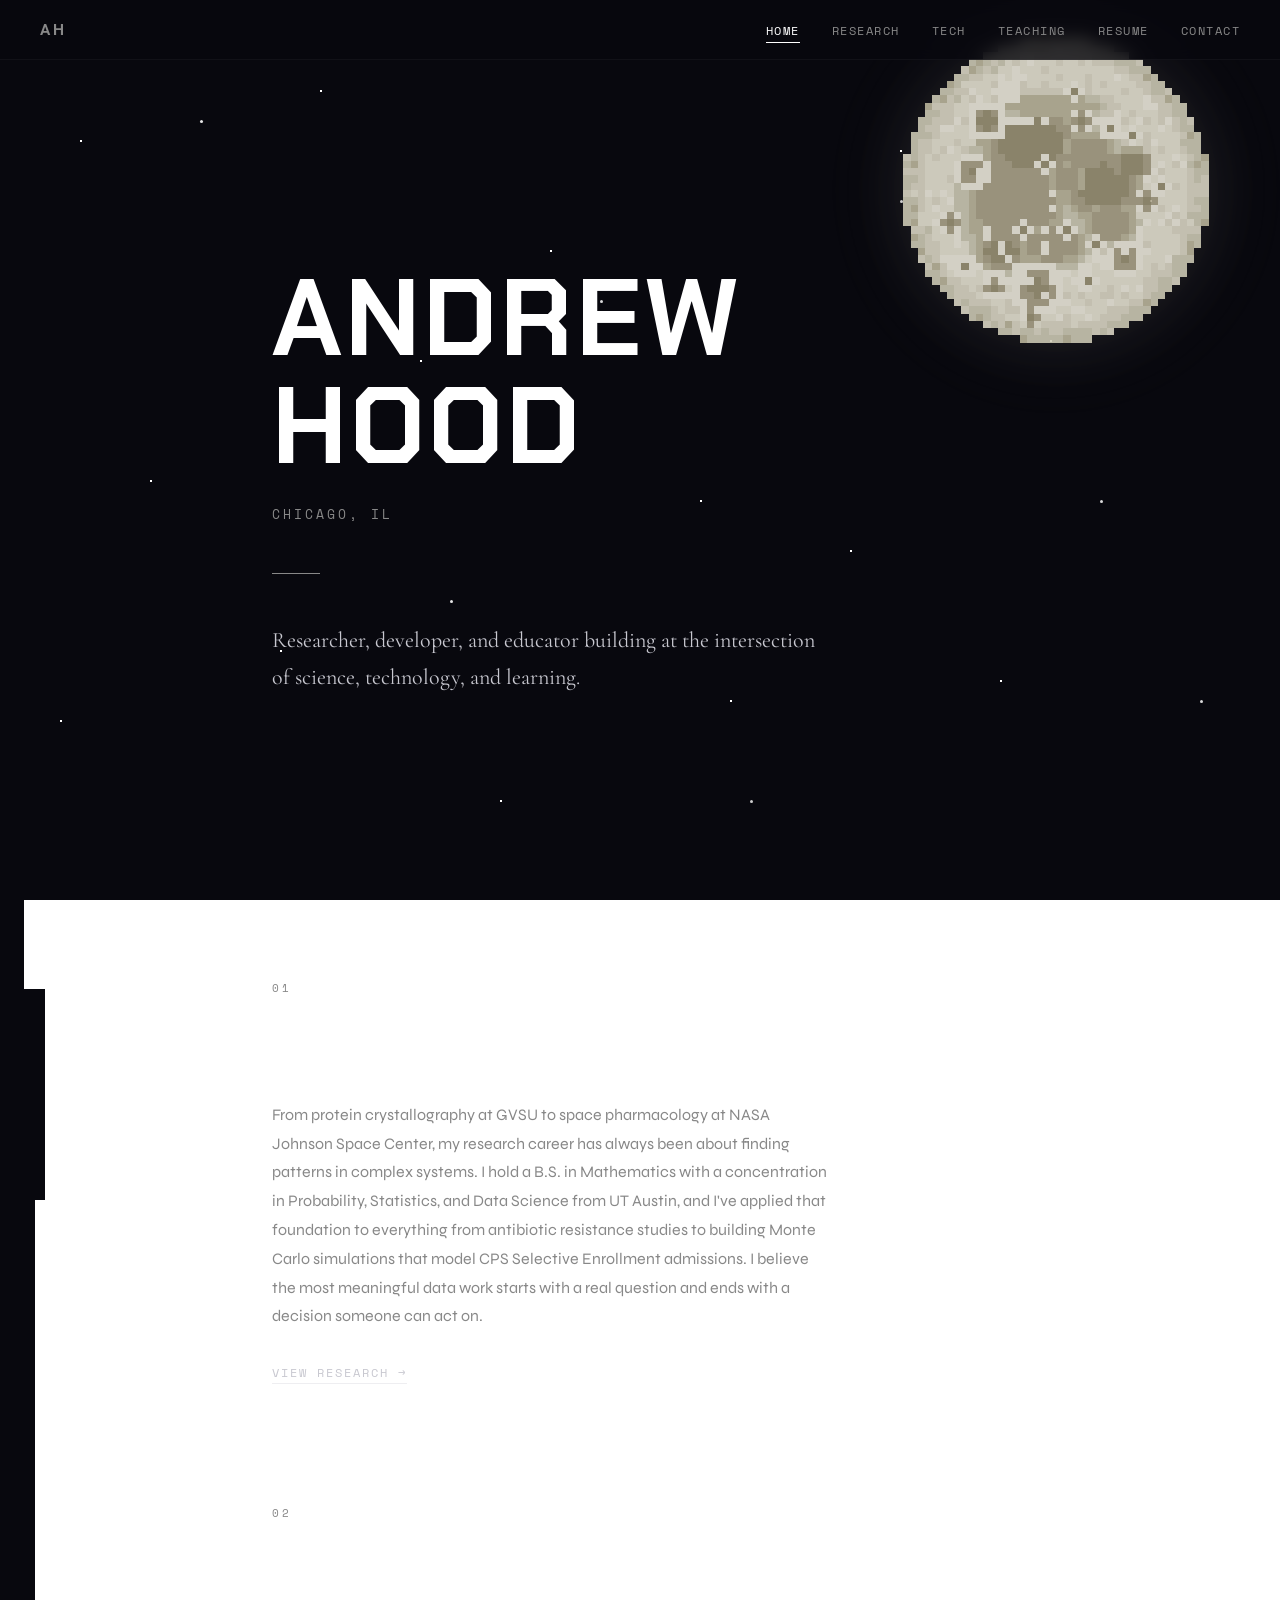
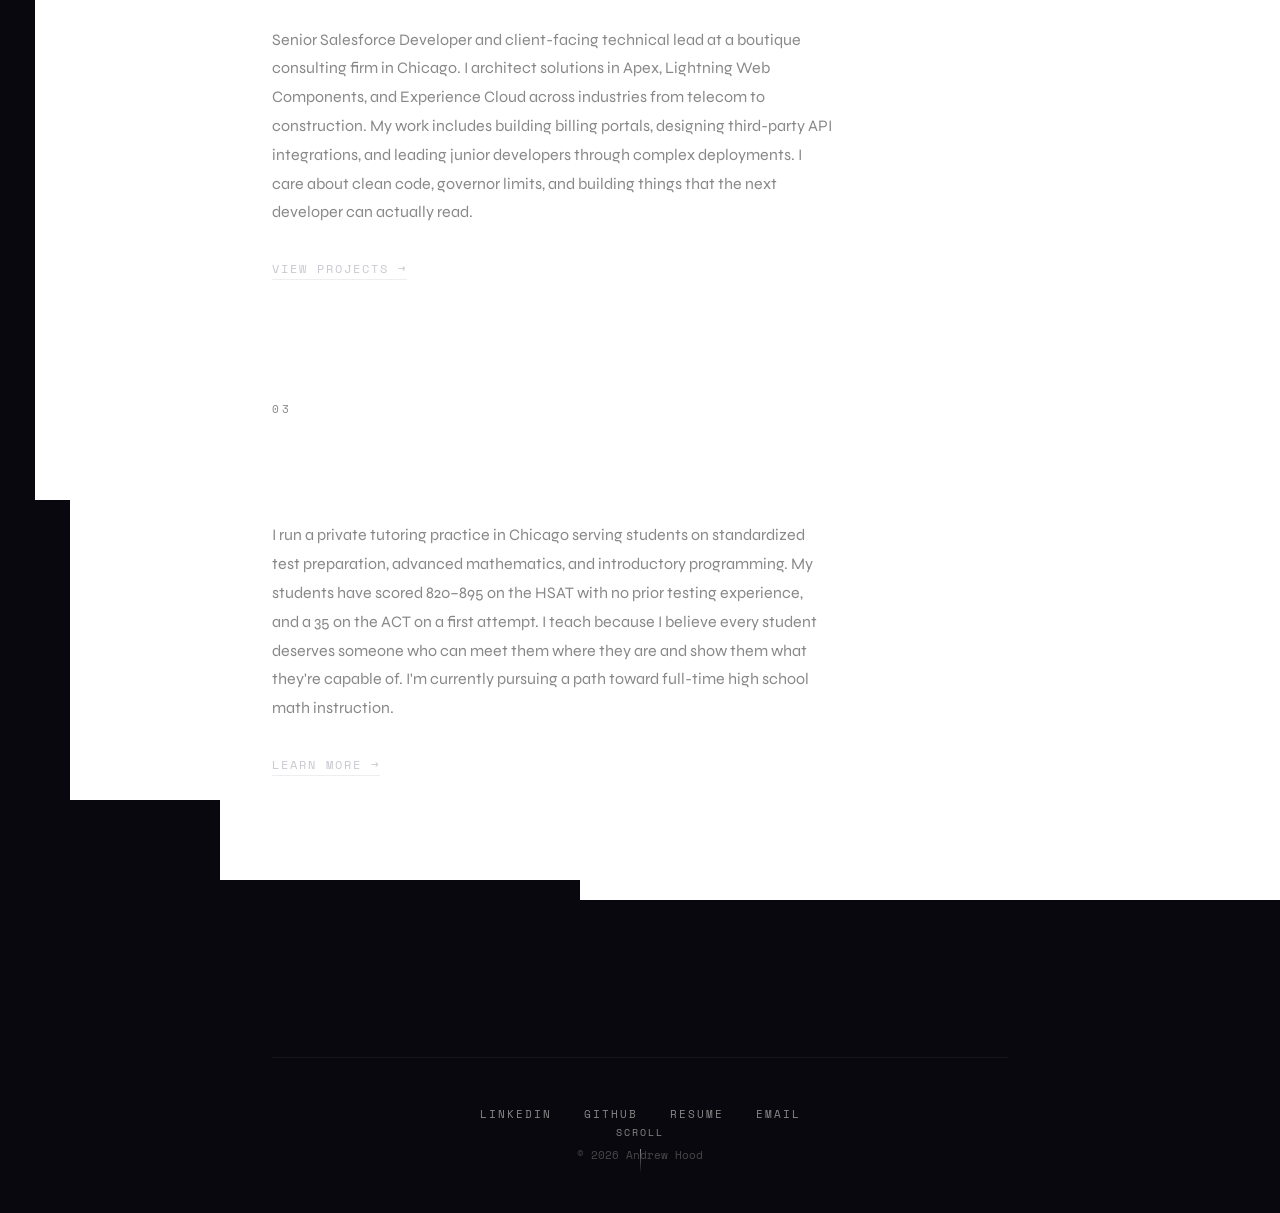
==== index.html @ ebbebe77 "Initial portfolio site with 6 pages: home, research, tech, teaching, resume, contact Pure CSS dark s" ====
<!DOCTYPE html>
<html lang="en">
<head>
<meta charset="UTF-8">
<meta name="viewport" content="width=device-width, initial-scale=1.0">
<title>Andrew Hood</title>
<link rel="preconnect" href="https://fonts.googleapis.com">
<link href="https://fonts.googleapis.com/css2?family=Chakra+Petch:wght@600;700&family=Cormorant+Garamond:ital,wght@0,400;0,600;0,700;1,400&family=Syne:wght@400;600&family=Space+Mono&display=swap" rel="stylesheet">
<link rel="stylesheet" href="/css/global.css">
<link rel="stylesheet" href="/css/home.css">
</head>
<body>

<div class="stars"></div>
<div class="stars-medium"></div>
<div class="stars-large"></div>

<div class="shooting-star"></div>
<div class="shooting-star"></div>
<div class="shooting-star"></div>

<div class="moon-container" id="moon">
  <svg id="moonSvg" xmlns="http://www.w3.org/2000/svg" shape-rendering="crispEdges"></svg>
</div>

<nav class="navbar">
  <a href="/" class="nav-logo">AH</a>
  <ul class="nav-links">
    <li><a href="/" class="active">Home</a></li>
    <li><a href="/research/">Research</a></li>
    <li><a href="/tech/">Tech</a></li>
    <li><a href="/teaching/">Teaching</a></li>
    <li><a href="/resume/">Resume</a></li>
    <li><a href="/contact/">Contact</a></li>
  </ul>
  <button class="hamburger" id="hamburger" aria-label="Menu">
    <span></span><span></span><span></span>
  </button>
</nav>

<div class="mobile-menu" id="mobileMenu">
  <a href="/" class="active">Home</a>
  <a href="/research/">Research</a>
  <a href="/tech/">Tech</a>
  <a href="/teaching/">Teaching</a>
  <a href="/resume/">Resume</a>
  <a href="/contact/">Contact</a>
</div>

<main class="content">

  <section class="hero">
    <h1 class="hero-name">Andrew<br>Hood</h1>
    <p class="hero-tagline">Chicago, IL</p>
    <div class="hero-divider"></div>
    <p class="hero-intro">
      Researcher, developer, and educator building at the intersection of science, technology, and learning.
    </p>
    <div class="scroll-indicator">
      <span>Scroll</span>
      <div class="arrow"></div>
    </div>
  </section>

  <section class="roles">

    <div class="role">
      <p class="role-label">01</p>
      <h2 class="role-title">Data Scientist</h2>
      <p class="role-description">
        From protein crystallography at GVSU to space pharmacology at NASA Johnson Space Center,
        my research career has always been about finding patterns in complex systems. I hold a
        B.S. in Mathematics with a concentration in Probability, Statistics, and Data Science
        from UT Austin, and I've applied that foundation to everything from antibiotic resistance
        studies to building Monte Carlo simulations that model CPS Selective Enrollment admissions.
        I believe the most meaningful data work starts with a real question and ends with a
        decision someone can act on.
      </p>
      <a href="/research/" class="role-link">View Research &rarr;</a>
    </div>

    <div class="role">
      <p class="role-label">02</p>
      <h2 class="role-title">Salesforce Developer</h2>
      <p class="role-description">
        Senior Salesforce Developer and client-facing technical lead at a boutique consulting
        firm in Chicago. I architect solutions in Apex, Lightning Web Components, and Experience
        Cloud across industries from telecom to construction. My work includes building billing
        portals, designing third-party API integrations, and leading junior developers through
        complex deployments. I care about clean code, governor limits, and building things that
        the next developer can actually read.
      </p>
      <a href="/tech/" class="role-link">View Projects &rarr;</a>
    </div>

    <div class="role">
      <p class="role-label">03</p>
      <h2 class="role-title">Math Educator</h2>
      <p class="role-description">
        I run a private tutoring practice in Chicago serving students on standardized test
        preparation, advanced mathematics, and introductory programming. My students have scored
        820&ndash;895 on the HSAT with no prior testing experience, and a 35 on the ACT on a first
        attempt. I teach because I believe every student deserves someone who can meet them
        where they are and show them what they're capable of. I'm currently pursuing a path
        toward full-time high school math instruction.
      </p>
      <a href="/teaching/" class="role-link">Learn More &rarr;</a>
    </div>

  </section>

  <footer class="footer">
    <div class="footer-links">
      <a href="https://linkedin.com/in/adhood" target="_blank" rel="noopener">LinkedIn</a>
      <a href="https://github.com/andrewdhood" target="_blank" rel="noopener">GitHub</a>
      <a href="/resume/">Resume</a>
      <a href="mailto:andrewdavidhood@gmail.com">Email</a>
    </div>
    <p class="footer-copy">&copy; 2026 Andrew Hood</p>
  </footer>

</main>

<!-- Procedural Pixel Art Moon -->
<script>
(function generateMoon() {
  var SIZE = 44;
  var svg = document.getElementById('moonSvg');
  svg.setAttribute('viewBox', '0 0 ' + SIZE + ' ' + SIZE);

  var center = SIZE / 2;
  var radius = SIZE / 2 - 1;

  var palette = [
    'transparent',
    '#faf6ea', '#f0ece0', '#e8e4d4', '#ddd9c8',
    '#d0ccb8', '#bfb9a0', '#ada68c', '#9c9578', '#8a8468',
  ];

  var seed = 42;
  function rand() {
    seed = (seed * 16807) % 2147483647;
    return (seed - 1) / 2147483646;
  }

  var grid = [];
  for (var y = 0; y < SIZE; y++) {
    grid[y] = [];
    for (var x = 0; x < SIZE; x++) {
      var dx = x - center + 0.5;
      var dy = y - center + 0.5;
      var dist = Math.sqrt(dx * dx + dy * dy);
      if (dist <= radius) {
        var noise = rand();
        grid[y][x] = noise < 0.12 ? 2 : noise < 0.28 ? 4 : 3;
      } else {
        grid[y][x] = 0;
      }
    }
  }

  var maria = [
    { cx: center - 6,  cy: center + 1,  rx: 7,  ry: 9,  depth: 6 },
    { cx: center - 4,  cy: center - 7,  rx: 6,  ry: 5,  depth: 7 },
    { cx: center + 4,  cy: center - 5,  rx: 4,  ry: 3.5, depth: 6 },
    { cx: center + 6,  cy: center - 1,  rx: 5,  ry: 4,  depth: 7 },
    { cx: center + 10, cy: center - 4,  rx: 2.5, ry: 2,  depth: 7 },
    { cx: center + 7,  cy: center + 4,  rx: 3.5, ry: 3,  depth: 6 },
    { cx: center - 1,  cy: center + 7,  rx: 5,  ry: 3,  depth: 6 },
    { cx: center - 8,  cy: center + 8,  rx: 3,  ry: 2.5, depth: 7 },
    { cx: center + 1,  cy: center - 2,  rx: 2.5, ry: 2,  depth: 6 },
    { cx: center - 1,  cy: center - 12, rx: 8,  ry: 2,  depth: 5 },
  ];

  for (var mi = 0; mi < maria.length; mi++) {
    var m = maria[mi];
    for (var y = 0; y < SIZE; y++) {
      for (var x = 0; x < SIZE; x++) {
        if (grid[y][x] === 0) continue;
        var ddx = (x - m.cx) / m.rx;
        var ddy = (y - m.cy) / m.ry;
        var d = ddx * ddx + ddy * ddy;
        if (d < 0.6) grid[y][x] = Math.min(9, m.depth + 1);
        else if (d < 1.0) grid[y][x] = m.depth;
        else if (d < 1.4 && m.depth - 1 > grid[y][x]) grid[y][x] = m.depth - 1;
      }
    }
  }

  var craters = [
    { cx: center - 10, cy: center - 10, r: 2.2 },
    { cx: center - 3,  cy: center + 13, r: 2.8 },
    { cx: center + 12, cy: center + 1,  r: 1.5 },
    { cx: center - 12, cy: center - 3,  r: 1.8 },
    { cx: center + 3,  cy: center - 10, r: 1.5 },
    { cx: center - 7,  cy: center - 14, r: 1.2 },
    { cx: center + 9,  cy: center + 9,  r: 1.8 },
    { cx: center - 15, cy: center + 4,  r: 1.3 },
    { cx: center + 1,  cy: center + 5,  r: 1.0 },
    { cx: center - 5,  cy: center + 5,  r: 1.0 },
    { cx: center + 7,  cy: center - 9,  r: 1.2 },
    { cx: center - 2,  cy: center - 4,  r: 0.8 },
    { cx: center + 14, cy: center - 1,  r: 1.0 },
    { cx: center - 9,  cy: center + 13, r: 1.4 },
    { cx: center + 4,  cy: center + 12, r: 1.0 },
    { cx: center + 2,  cy: center - 14, r: 1.0 },
    { cx: center - 4,  cy: center + 17, r: 1.5 },
    { cx: center + 10, cy: center - 8,  r: 1.0 },
    { cx: center - 13, cy: center + 10, r: 1.2 },
    { cx: center + 5,  cy: center + 7,  r: 0.9 },
  ];

  for (var ci = 0; ci < craters.length; ci++) {
    var c = craters[ci];
    for (var y = 0; y < SIZE; y++) {
      for (var x = 0; x < SIZE; x++) {
        if (grid[y][x] === 0) continue;
        var cdx = x - c.cx;
        var cdy = y - c.cy;
        var cd = Math.sqrt(cdx * cdx + cdy * cdy);
        if (cd < c.r * 0.5) grid[y][x] = 8;
        else if (cd < c.r * 0.8) grid[y][x] = Math.max(grid[y][x], 7);
        else if (cd < c.r * 1.3 && grid[y][x] > 2) grid[y][x] = 2;
      }
    }
  }

  var rays = [
    { cx: center - 3, cy: center + 13, count: 8, len: 14 },
    { cx: center - 10, cy: center - 10, count: 5, len: 9 },
  ];

  for (var ri = 0; ri < rays.length; ri++) {
    var ray = rays[ri];
    for (var i = 0; i < ray.count; i++) {
      var angle = (Math.PI * 2 / ray.count) * i + rand() * 0.6;
      for (var t = 2; t < ray.len; t++) {
        var rx = Math.round(ray.cx + Math.cos(angle) * t);
        var ry = Math.round(ray.cy + Math.sin(angle) * t);
        if (rx >= 0 && rx < SIZE && ry >= 0 && ry < SIZE && grid[ry][rx] !== 0) {
          if (grid[ry][rx] > 2 && rand() > 0.35) grid[ry][rx] = 2;
        }
      }
    }
  }

  for (var y = 0; y < SIZE; y++) {
    for (var x = 0; x < SIZE; x++) {
      if (grid[y][x] === 0) continue;
      var ldx = x - center + 0.5;
      var ldy = y - center + 0.5;
      var limb = Math.sqrt(ldx * ldx + ldy * ldy) / radius;
      if (limb > 0.87 && grid[y][x] < 5) grid[y][x] = Math.min(9, grid[y][x] + 1);
      if (limb > 0.93 && grid[y][x] < 7) grid[y][x] = Math.min(9, grid[y][x] + 1);
    }
  }

  var fragment = document.createDocumentFragment();
  for (var y = 0; y < SIZE; y++) {
    for (var x = 0; x < SIZE; x++) {
      if (grid[y][x] === 0) continue;
      var rect = document.createElementNS('http://www.w3.org/2000/svg', 'rect');
      rect.setAttribute('x', x);
      rect.setAttribute('y', y);
      rect.setAttribute('width', 1);
      rect.setAttribute('height', 1);
      rect.setAttribute('fill', palette[grid[y][x]]);
      fragment.appendChild(rect);
    }
  }
  svg.appendChild(fragment);
})();
</script>

<!-- Parallax Moon -->
<script>
(function() {
  var moonEl = document.getElementById('moon');
  var ticking = false;
  window.addEventListener('scroll', function() {
    if (!ticking) {
      window.requestAnimationFrame(function() {
        moonEl.style.transform = 'translateY(' + (window.scrollY * 0.3) + 'px)';
        ticking = false;
      });
      ticking = true;
    }
  });
})();
</script>

<!-- Scroll Reveal -->
<script>
(function() {
  var observer = new IntersectionObserver(function(entries) {
    entries.forEach(function(entry) {
      if (entry.isIntersecting) {
        entry.target.style.animationPlayState = 'running';
      }
    });
  }, { threshold: 0.15, rootMargin: '0px 0px -50px 0px' });

  var roles = document.querySelectorAll('.role');
  for (var i = 0; i < roles.length; i++) {
    observer.observe(roles[i]);
  }
})();
</script>

<script src="/js/global.js"></script>

</body>
</html>
---- css/global.css ----
/* ====== VARIABLES ====== */
:root {
  --bg: #08080e;
  --text: #e8e8e8;
  --text-dim: #888;
  --text-bright: #fff;
  --accent: #c8c8d0;
  --font-hero: 'Chakra Petch', sans-serif;
  --font-body: 'Syne', sans-serif;
  --font-serif: 'Cormorant Garamond', serif;
  --font-mono: 'Space Mono', monospace;
  --nav-height: 60px;
}

/* ====== RESET ====== */
*, *::before, *::after { margin: 0; padding: 0; box-sizing: border-box; }
html { scroll-behavior: smooth; }

body {
  background: var(--bg);
  color: var(--text);
  font-family: var(--font-body);
  min-height: 100vh;
  overflow-x: hidden;
  line-height: 1.6;
}

a {
  color: var(--text);
  text-decoration: none;
  transition: color 0.3s ease;
}
a:hover { color: var(--text-bright); }

/* ====== TWINKLING STARS (Pure CSS) ====== */
.stars, .stars-medium, .stars-large {
  position: fixed;
  top: 0; left: 0;
  width: 100%; height: 100%;
  pointer-events: none;
  z-index: 0;
}

.stars {
  animation: twinkle1 4s ease-in-out infinite alternate;
  box-shadow:
    24px 89px #fff, 130px 210px #fff, 250px 45px #fff,
    390px 180px #fff, 520px 70px #fff, 680px 290px #fff,
    45px 350px #fff, 170px 420px #fff, 310px 500px #fff,
    460px 380px #fff, 600px 510px #fff, 740px 120px #fff,
    80px 600px #fff, 200px 680px #fff, 350px 750px #fff,
    500px 640px #fff, 650px 720px #fff, 780px 430px #fff,
    55px 820px #fff, 190px 900px #fff, 330px 870px #fff,
    470px 950px #fff, 620px 860px #fff, 760px 940px #fff,
    100px 1050px #fff, 260px 1120px #fff, 410px 1080px #fff,
    560px 1150px #fff, 700px 1020px #fff, 820px 200px #fff,
    880px 350px #fff, 950px 80px #fff, 1020px 500px #fff,
    1100px 150px #fff, 1180px 420px #fff, 1260px 300px #fff,
    920px 680px #fff, 1050px 750px #fff, 1150px 620px #fff,
    1280px 850px #fff, 870px 920px #fff, 1000px 1000px #fff,
    1130px 890px #fff, 1250px 1050px #fff, 1350px 180px #fff,
    1400px 460px #fff, 1300px 650px #fff, 1380px 900px #fff,
    35px 1200px #fff, 180px 1350px #fff, 320px 1280px #fff,
    480px 1400px #fff, 630px 1300px #fff, 800px 1380px #fff,
    960px 1200px #fff, 1100px 1350px #fff, 1240px 1250px #fff,
    1380px 1150px #fff, 70px 1500px #fff, 220px 1580px #fff,
    400px 1520px #fff, 580px 1600px #fff, 720px 1480px #fff,
    900px 1550px #fff, 1060px 1500px #fff, 1200px 1580px #fff;
}

.stars-medium::after {
  content: '';
  position: fixed;
  top: 0; left: 0;
  width: 2px; height: 2px;
  background: transparent;
  animation: twinkle2 5s ease-in-out infinite alternate;
  box-shadow:
    80px 140px #fff, 320px 90px #fff, 550px 250px #fff,
    150px 480px #fff, 420px 360px #fff, 700px 500px #fff,
    60px 720px #fff, 280px 650px #fff, 500px 800px #fff,
    730px 700px #fff, 900px 150px #fff, 1050px 340px #fff,
    850px 550px #fff, 1150px 200px #fff, 1000px 680px #fff,
    200px 1000px #fff, 450px 1100px #fff, 680px 1050px #fff,
    1100px 900px #fff, 1280px 400px #fff, 370px 1350px #fff,
    820px 1250px #fff, 1050px 1150px #fff, 1300px 750px #fff,
    120px 1450px #fff, 560px 1500px #fff, 950px 1400px #fff;
}

.stars-large::after {
  content: '';
  position: fixed;
  top: 0; left: 0;
  width: 3px; height: 3px;
  border-radius: 50%;
  background: transparent;
  animation: twinkle3 7s ease-in-out infinite alternate;
  box-shadow:
    200px 120px rgba(255,255,255,0.9),
    600px 300px rgba(255,255,255,0.85),
    450px 600px rgba(255,255,255,0.9),
    900px 200px rgba(255,255,255,0.8),
    1100px 500px rgba(255,255,255,0.85),
    350px 900px rgba(255,255,255,0.9),
    750px 800px rgba(255,255,255,0.8),
    1200px 700px rgba(255,255,255,0.85),
    100px 1200px rgba(255,255,255,0.9),
    550px 1100px rgba(255,255,255,0.8),
    1000px 1000px rgba(255,255,255,0.85),
    800px 1350px rgba(255,255,255,0.9);
}

@keyframes twinkle1 {
  0% { opacity: 0.6; } 50% { opacity: 1; } 100% { opacity: 0.4; }
}
@keyframes twinkle2 {
  0% { opacity: 0.5; } 50% { opacity: 0.9; } 100% { opacity: 0.3; }
}
@keyframes twinkle3 {
  0% { opacity: 0.4; } 50% { opacity: 1; } 100% { opacity: 0.5; }
}

/* ====== SHOOTING STARS ====== */
.shooting-star {
  position: fixed;
  width: 3px; height: 3px;
  background: #fff;
  border-radius: 50%;
  opacity: 0;
  z-index: 1;
  pointer-events: none;
  filter: drop-shadow(0 0 3px rgba(255,255,255,0.8));
}

.shooting-star::after {
  content: '';
  position: absolute;
  top: 50%; right: 100%;
  width: 80px; height: 1px;
  background: linear-gradient(to left, rgba(255,255,255,0.7), rgba(255,255,255,0.2) 30%, transparent);
  transform: translateY(-50%);
}

.shooting-star:nth-child(1) {
  top: 12%; left: 10%;
  animation: shoot1 55s linear infinite;
  animation-delay: 8s;
}
.shooting-star:nth-child(2) {
  top: 8%; left: 55%;
  animation: shoot2 70s linear infinite;
  animation-delay: 30s;
}
.shooting-star:nth-child(3) {
  top: 25%; left: 5%;
  animation: shoot3 80s linear infinite;
  animation-delay: 50s;
}

@keyframes shoot1 {
  0%, 95%  { opacity: 0; transform: translate(0, 0) rotate(-25deg); }
  96%      { opacity: 1; }
  100%     { opacity: 0; transform: translate(85vw, 25vh) rotate(-25deg); }
}
@keyframes shoot2 {
  0%, 96%  { opacity: 0; transform: translate(0, 0) rotate(-35deg); }
  97%      { opacity: 1; }
  100%     { opacity: 0; transform: translate(40vw, 30vh) rotate(-35deg); }
}
@keyframes shoot3 {
  0%, 97%  { opacity: 0; transform: translate(0, 0) rotate(-20deg); }
  97.5%    { opacity: 1; }
  100%     { opacity: 0; transform: translate(70vw, 18vh) rotate(-20deg); }
}

/* ====== NAVIGATION ====== */
.navbar {
  position: fixed;
  top: 0; left: 0; right: 0;
  height: var(--nav-height);
  display: flex;
  align-items: center;
  justify-content: space-between;
  padding: 0 40px;
  z-index: 100;
  background: rgba(8,8,14,0.8);
  backdrop-filter: blur(8px);
  -webkit-backdrop-filter: blur(8px);
  border-bottom: 1px solid rgba(255,255,255,0.04);
}

.nav-logo {
  font-family: var(--font-hero);
  font-size: 16px; font-weight: 700;
  letter-spacing: 3px;
  text-transform: uppercase;
  color: var(--text-dim);
}

.nav-links {
  display: flex; gap: 32px;
  list-style: none;
}

.nav-links a {
  font-family: var(--font-mono);
  font-size: 12px;
  letter-spacing: 1.5px;
  text-transform: uppercase;
  color: var(--text-dim);
  position: relative;
}

.nav-links a::after {
  content: '';
  position: absolute;
  bottom: -4px; left: 0;
  width: 0; height: 1px;
  background: var(--text-bright);
  transition: width 0.3s ease;
}

.nav-links a:hover { color: var(--text-bright); }
.nav-links a:hover::after { width: 100%; }
.nav-links a.active { color: var(--text-bright); }
.nav-links a.active::after { width: 100%; }

.hamburger {
  display: none;
  flex-direction: column;
  gap: 5px;
  cursor: pointer;
  background: none; border: none;
  padding: 4px;
  z-index: 110;
}

.hamburger span {
  display: block;
  width: 24px; height: 2px;
  background: var(--text);
  transition: all 0.3s ease;
}

.hamburger.active span:nth-child(1) { transform: rotate(45deg) translate(5px, 5px); }
.hamburger.active span:nth-child(2) { opacity: 0; }
.hamburger.active span:nth-child(3) { transform: rotate(-45deg) translate(5px, -5px); }

.mobile-menu {
  display: none;
  position: fixed;
  top: 0; left: 0; right: 0; bottom: 0;
  background: rgba(8,8,14,0.97);
  z-index: 105;
  flex-direction: column;
  align-items: center;
  justify-content: center;
  gap: 32px;
}

.mobile-menu.active { display: flex; }

.mobile-menu a {
  font-family: var(--font-serif);
  font-size: 28px;
  color: var(--text-dim);
  letter-spacing: 2px;
}

.mobile-menu a:hover { color: var(--text-bright); }
.mobile-menu a.active { color: var(--text-bright); }

/* ====== CONTENT WRAPPER ====== */
.content {
  position: relative;
  z-index: 2;
  max-width: 800px;
  margin: 0 auto;
  padding: 0 32px;
}

/* ====== PAGE HEADER (shared across sub-pages) ====== */
.page-header {
  padding-top: calc(var(--nav-height) + 80px);
  padding-bottom: 60px;
}

.page-title {
  font-family: var(--font-hero);
  font-size: clamp(36px, 7vw, 72px);
  font-weight: 700;
  color: var(--text-bright);
  letter-spacing: 3px;
  text-transform: uppercase;
  line-height: 1.1;
  margin-bottom: 16px;
}

.page-subtitle {
  font-family: var(--font-mono);
  font-size: 13px;
  color: var(--text-dim);
  letter-spacing: 3px;
  text-transform: uppercase;
}

.page-divider {
  width: 48px; height: 1px;
  background: var(--text-dim);
  margin: 32px 0;
}

/* ====== FOOTER ====== */
.footer {
  border-top: 1px solid rgba(255,255,255,0.06);
  padding: 48px 0;
  text-align: center;
}

.footer-links {
  display: flex;
  justify-content: center;
  gap: 32px;
  margin-bottom: 24px;
  flex-wrap: wrap;
}

.footer-links a {
  font-family: var(--font-mono);
  font-size: 11px;
  letter-spacing: 2px;
  text-transform: uppercase;
  color: var(--text-dim);
}

.footer-copy {
  font-family: var(--font-mono);
  font-size: 11px;
  color: rgba(136,136,136,0.5);
}

/* ====== SHARED UTILITIES ====== */
@keyframes fadeInUp {
  from { opacity: 0; transform: translateY(30px); }
  to { opacity: 1; transform: translateY(0); }
}

/* ====== RESPONSIVE ====== */
@media (max-width: 768px) {
  .navbar { padding: 0 24px; }
  .nav-links { display: none; }
  .hamburger { display: flex; }
  .content { padding: 0 24px; }
  .footer-links { gap: 20px; }
  .page-header { padding-top: calc(var(--nav-height) + 48px); padding-bottom: 40px; }
}
---- css/home.css ----
/* ====== PIXEL MOON CONTAINER ====== */
.moon-container {
  position: fixed;
  top: 30px; right: 5%;
  z-index: 1;
  pointer-events: none;
  will-change: transform;
}

.moon-container svg {
  image-rendering: pixelated;
  image-rendering: crisp-edges;
  width: 320px; height: 320px;
  opacity: 0.88;
  filter: drop-shadow(0 0 30px rgba(232,228,212,0.10))
          drop-shadow(0 0 70px rgba(232,228,212,0.05));
}

/* ====== HERO ====== */
.hero {
  min-height: 100vh;
  display: flex;
  flex-direction: column;
  justify-content: center;
  padding-top: var(--nav-height);
}

.hero-name {
  font-family: var(--font-hero);
  font-size: clamp(52px, 9vw, 108px);
  font-weight: 700;
  line-height: 1.0;
  color: var(--text-bright);
  letter-spacing: 3px;
  text-transform: uppercase;
  margin-bottom: 24px;
}

.hero-tagline {
  font-family: var(--font-mono);
  font-size: 13px;
  color: var(--text-dim);
  letter-spacing: 3px;
  text-transform: uppercase;
  margin-bottom: 48px;
}

.hero-divider {
  width: 48px; height: 1px;
  background: var(--text-dim);
  margin-bottom: 48px;
}

.hero-intro {
  font-family: var(--font-serif);
  font-size: 22px; font-weight: 400;
  color: var(--accent);
  line-height: 1.7;
  max-width: 560px;
}

.scroll-indicator {
  position: absolute;
  bottom: 40px; left: 50%;
  transform: translateX(-50%);
  display: flex;
  flex-direction: column;
  align-items: center;
  gap: 8px;
  animation: float 3s ease-in-out infinite;
}

.scroll-indicator span {
  font-family: var(--font-mono);
  font-size: 10px;
  letter-spacing: 2px;
  text-transform: uppercase;
  color: var(--text-dim);
}

.scroll-indicator .arrow {
  width: 1px; height: 24px;
  background: linear-gradient(to bottom, var(--text-dim), transparent);
}

@keyframes float {
  0%, 100% { transform: translateX(-50%) translateY(0); }
  50%      { transform: translateX(-50%) translateY(8px); }
}

/* ====== ROLE SECTIONS ====== */
.roles { padding: 80px 0 160px; }

.role {
  margin-bottom: 120px;
  opacity: 0;
  transform: translateY(30px);
  animation: fadeInUp 0.8s ease forwards;
  animation-play-state: paused;
}

.role-label {
  font-family: var(--font-mono);
  font-size: 11px;
  letter-spacing: 3px;
  text-transform: uppercase;
  color: var(--text-dim);
  margin-bottom: 12px;
}

.role-title {
  font-family: var(--font-serif);
  font-size: clamp(36px, 5vw, 56px);
  font-weight: 600;
  color: var(--text-bright);
  line-height: 1.2;
  margin-bottom: 24px;
  letter-spacing: -0.5px;
}

.role-description {
  font-family: var(--font-body);
  font-size: 16px; font-weight: 400;
  color: var(--text-dim);
  line-height: 1.8;
  max-width: 560px;
  margin-bottom: 28px;
}

.role-link {
  font-family: var(--font-mono);
  font-size: 12px;
  letter-spacing: 2px;
  text-transform: uppercase;
  color: var(--accent);
  border-bottom: 1px solid rgba(200,200,208,0.3);
  padding-bottom: 2px;
  transition: border-color 0.3s ease;
}

.role-link:hover {
  color: var(--text-bright);
  border-color: var(--text-bright);
}

/* ====== HOME RESPONSIVE ====== */
@media (max-width: 768px) {
  .moon-container { right: -30px; top: 50px; }
  .moon-container svg { width: 200px; height: 200px; }
  .role { margin-bottom: 80px; }
}

@media (max-width: 480px) {
  .hero-intro { font-size: 18px; }
  .role-description { font-size: 15px; }
  .moon-container svg { width: 140px; height: 140px; }
  .moon-container { right: -15px; top: 65px; }
}
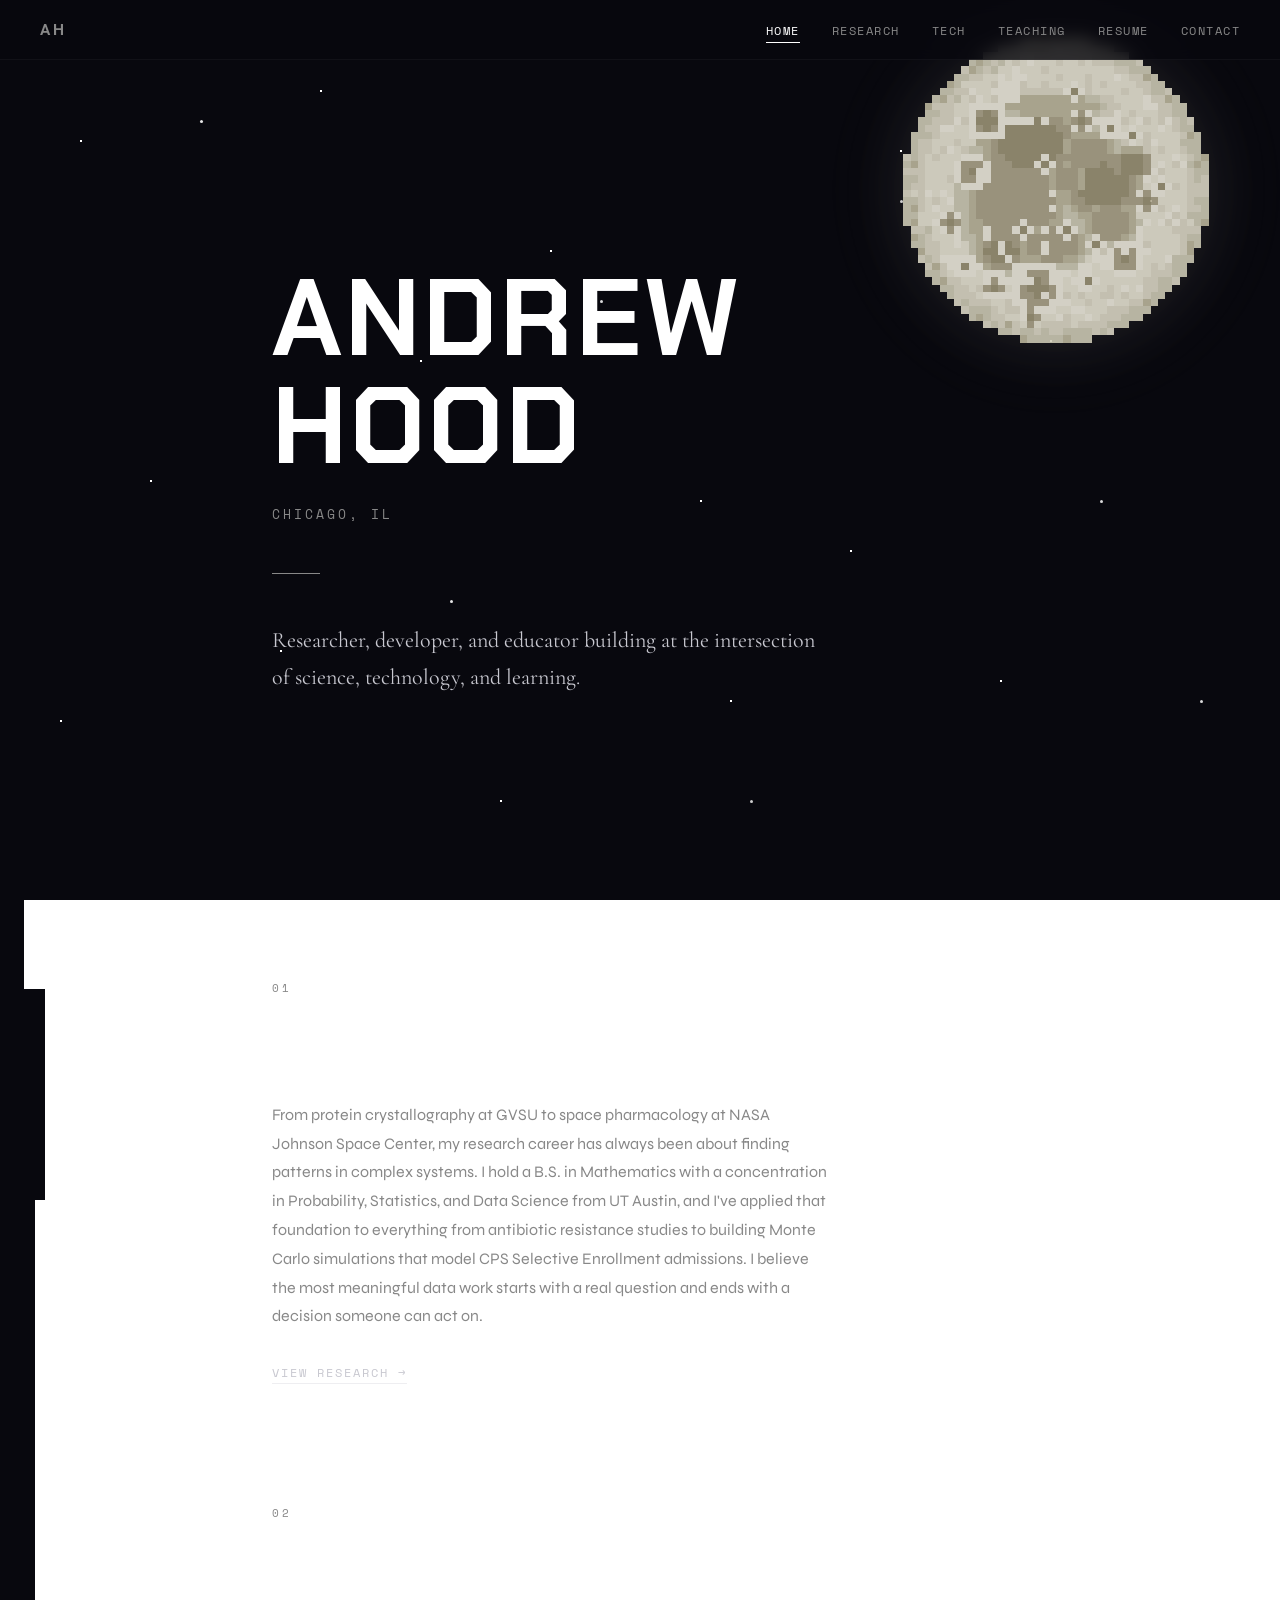
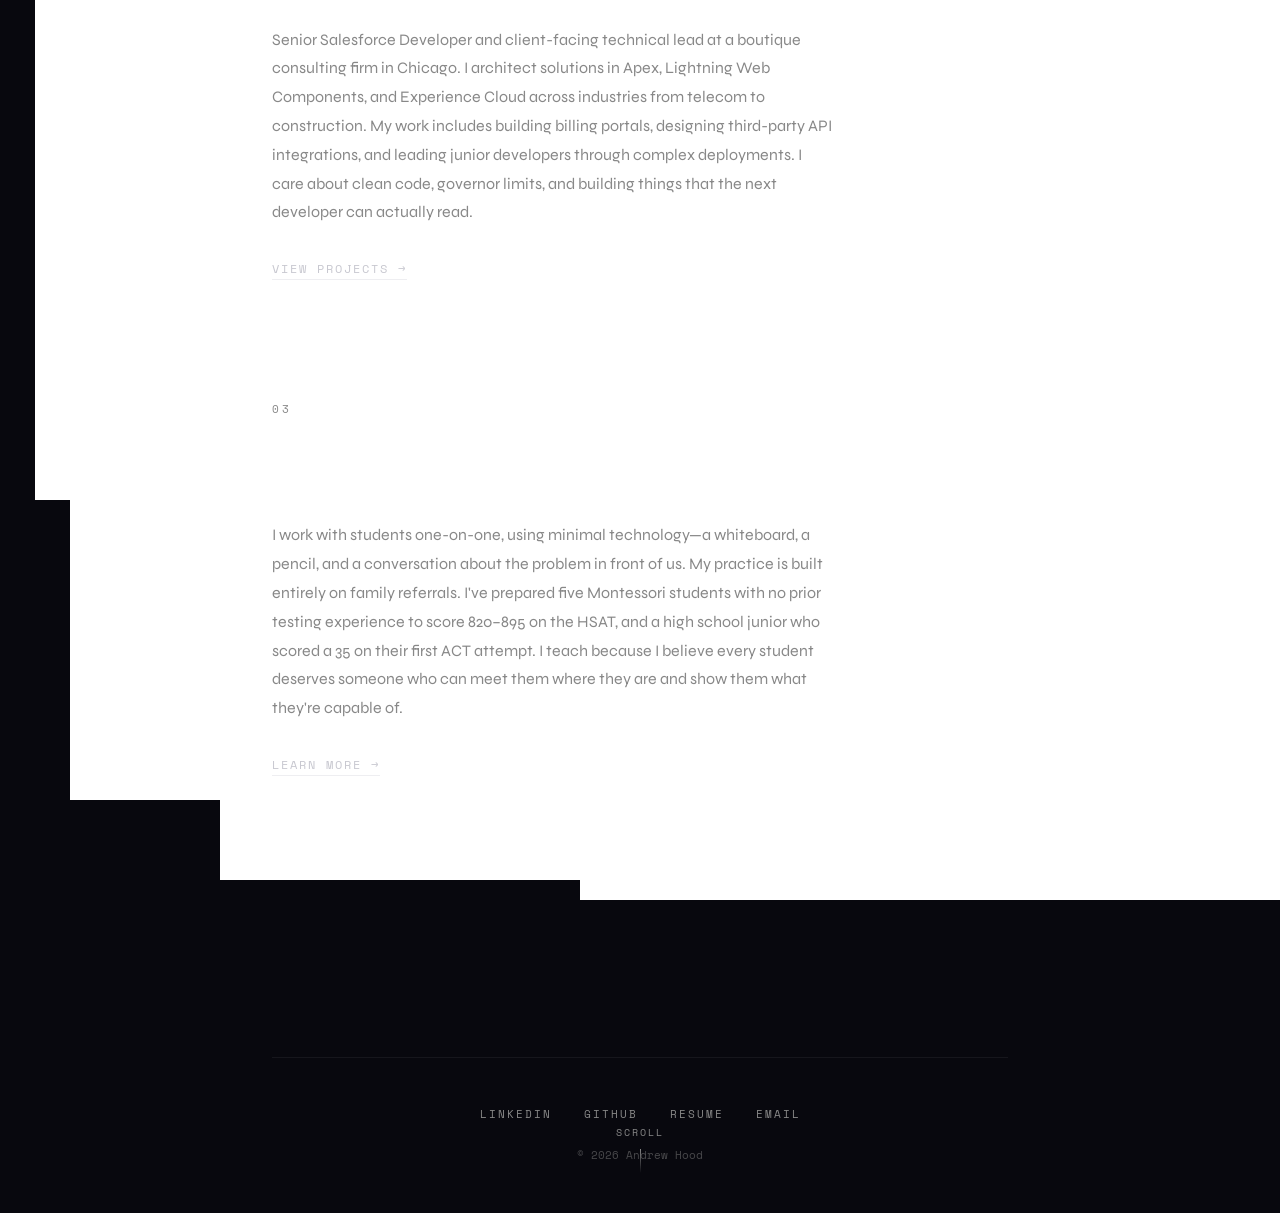
==== commit 01d9ee82: "Enhance teaching philosophy and enrich tech page with full resume details Teaching: Rewrite philosop" ====
--- a/index.html
+++ b/index.html
@@ -97,12 +97,12 @@
       <p class="role-label">03</p>
       <h2 class="role-title">Math Educator</h2>
       <p class="role-description">
-        I run a private tutoring practice in Chicago serving students on standardized test
-        preparation, advanced mathematics, and introductory programming. My students have scored
-        820&ndash;895 on the HSAT with no prior testing experience, and a 35 on the ACT on a first
+        I work with students one-on-one, using minimal technology&mdash;a whiteboard, a pencil, and
+        a conversation about the problem in front of us. My practice is built entirely on family
+        referrals. I've prepared five Montessori students with no prior testing experience to score
+        820&ndash;895 on the HSAT, and a high school junior who scored a 35 on their first ACT
         attempt. I teach because I believe every student deserves someone who can meet them
-        where they are and show them what they're capable of. I'm currently pursuing a path
-        toward full-time high school math instruction.
+        where they are and show them what they're capable of.
       </p>
       <a href="/teaching/" class="role-link">Learn More &rarr;</a>
     </div>
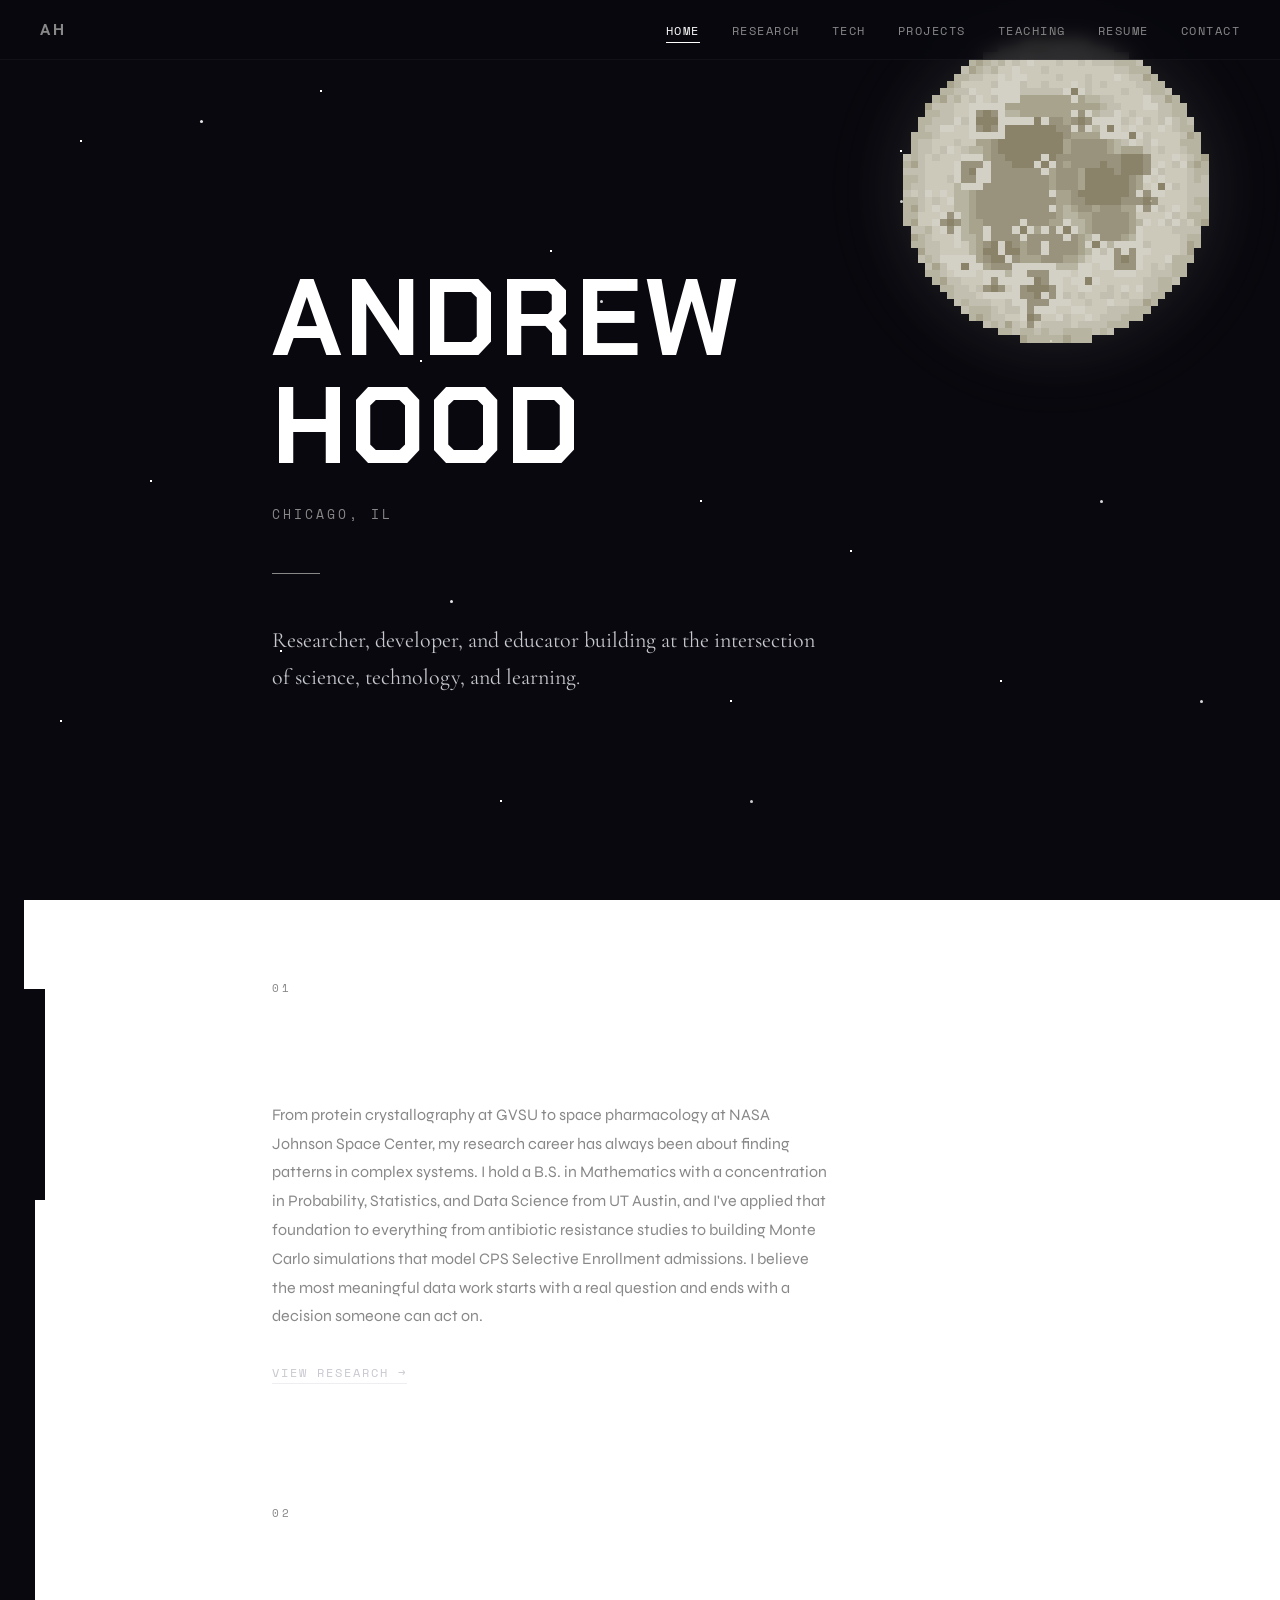
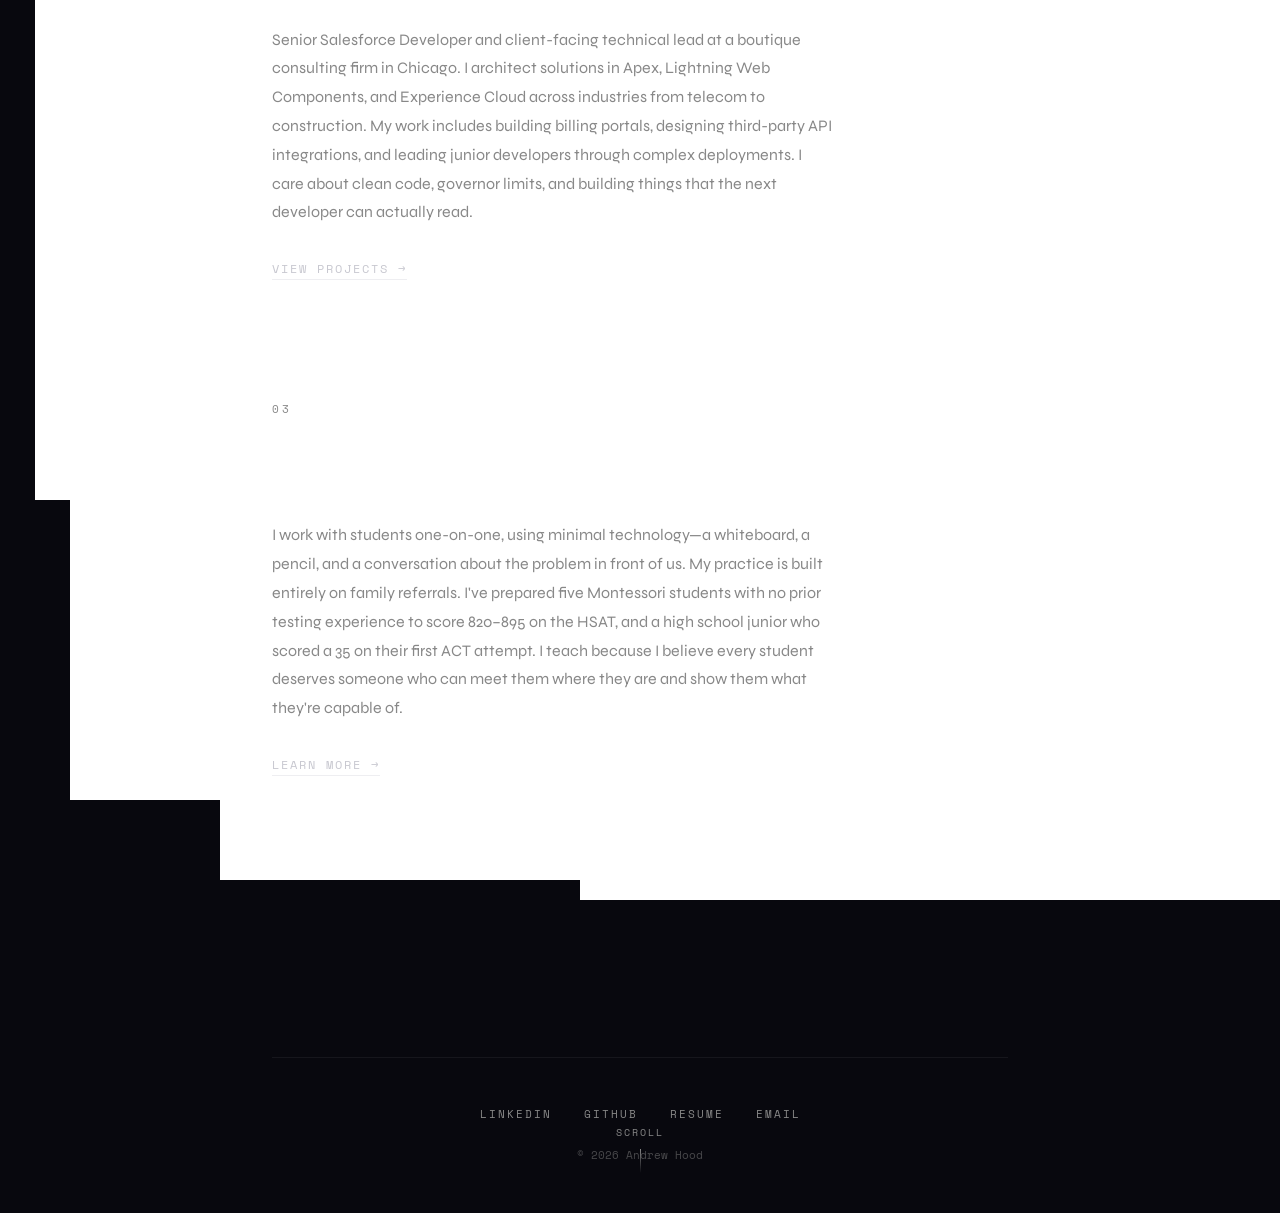
==== commit 710c06f7: "Add Projects page showcasing Claude Code skills and CPS simulation New dedicated Projects page with " ====
--- a/index.html
+++ b/index.html
@@ -29,6 +29,7 @@
     <li><a href="/" class="active">Home</a></li>
     <li><a href="/research/">Research</a></li>
     <li><a href="/tech/">Tech</a></li>
+    <li><a href="/projects/">Projects</a></li>
     <li><a href="/teaching/">Teaching</a></li>
     <li><a href="/resume/">Resume</a></li>
     <li><a href="/contact/">Contact</a></li>
@@ -42,6 +43,7 @@
   <a href="/" class="active">Home</a>
   <a href="/research/">Research</a>
   <a href="/tech/">Tech</a>
+  <a href="/projects/">Projects</a>
   <a href="/teaching/">Teaching</a>
   <a href="/resume/">Resume</a>
   <a href="/contact/">Contact</a>
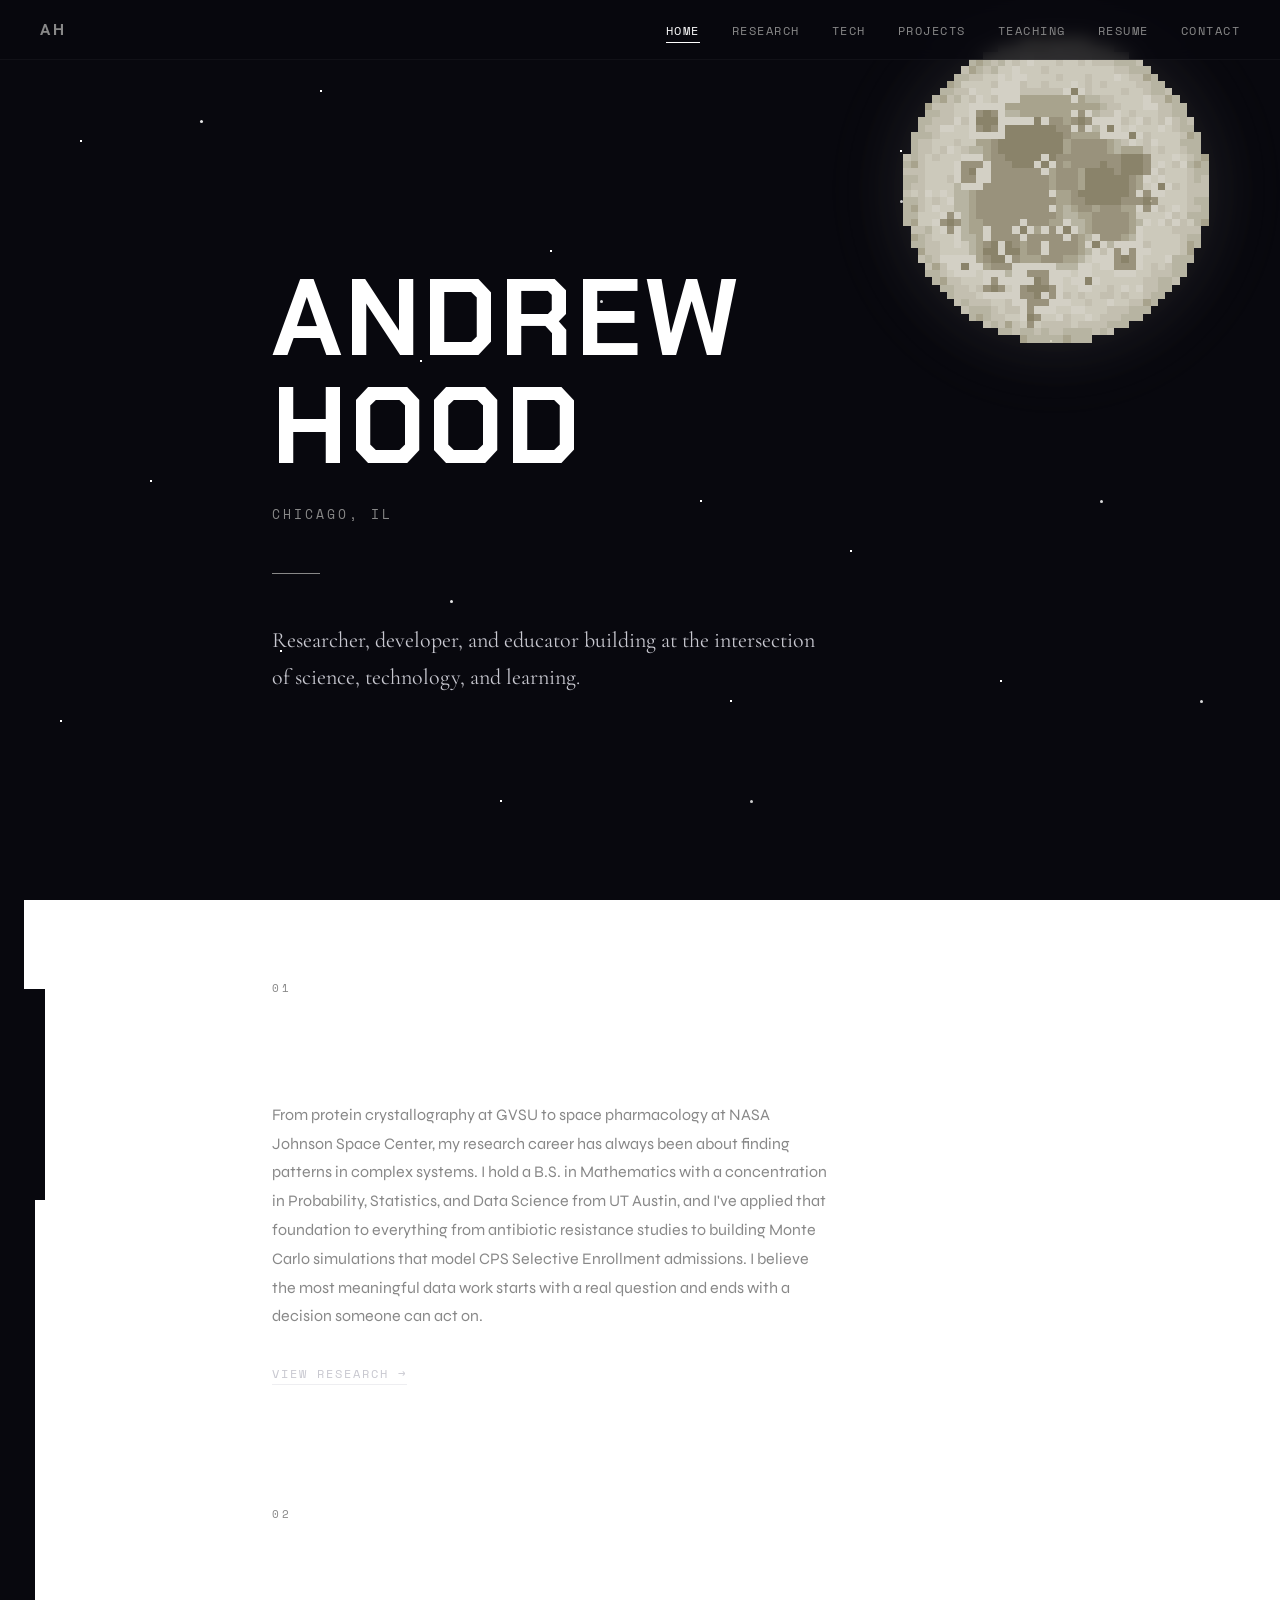
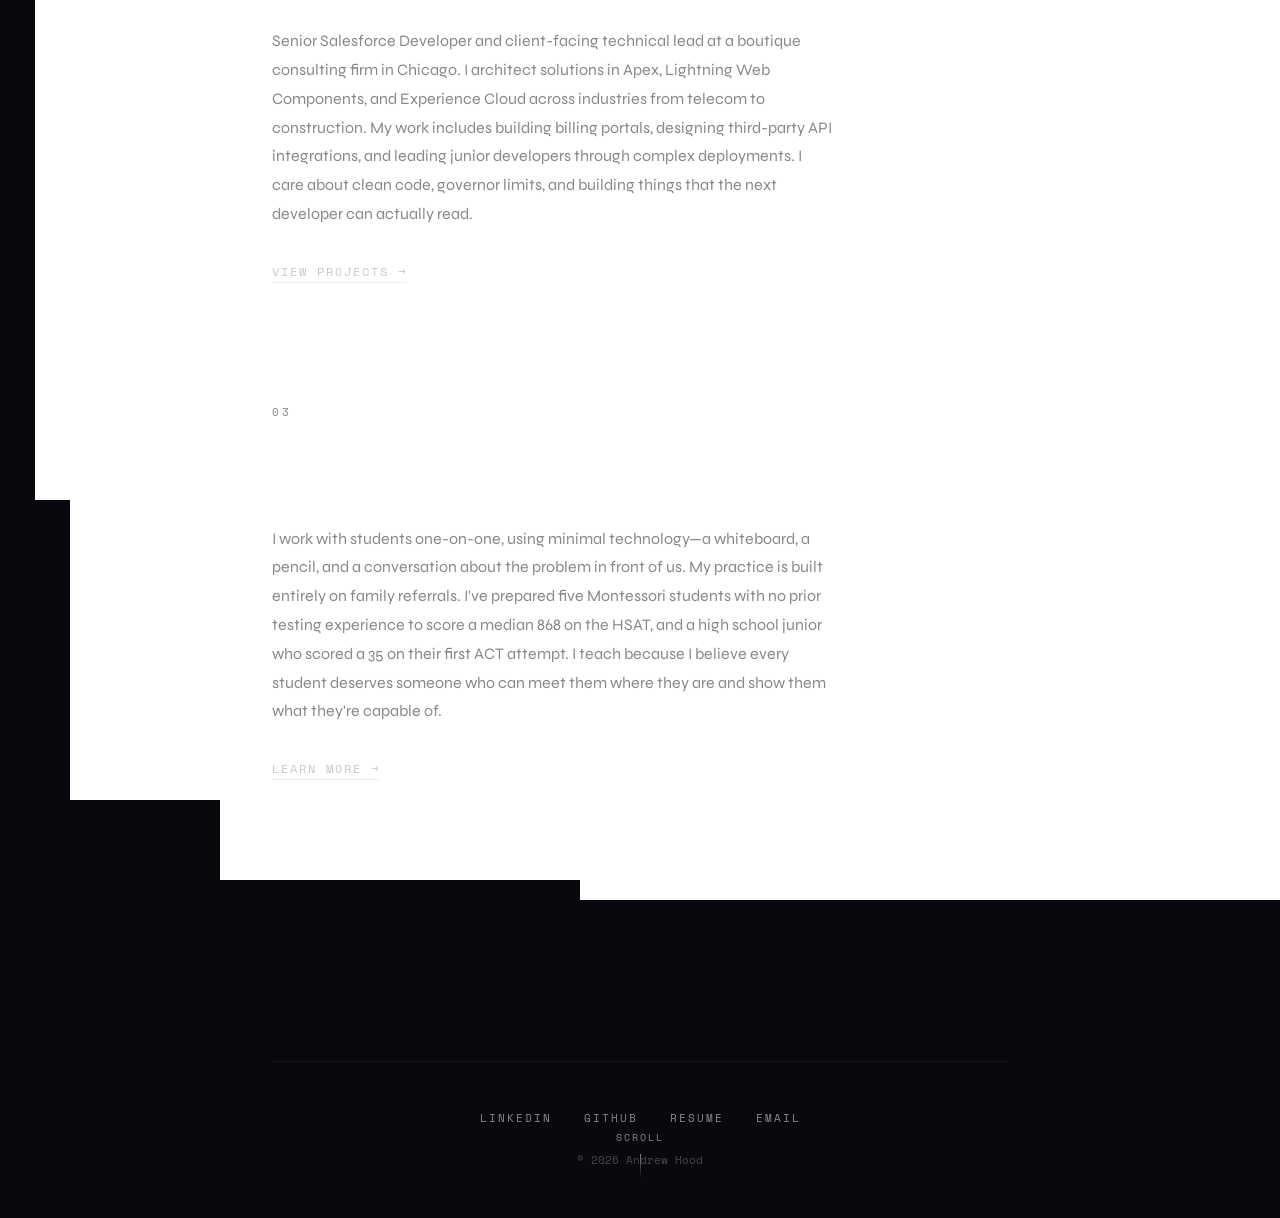
==== commit b69f7d89: "Bump font sizes globally and update HSAT stat to median 868 Increased base body font-size to 17px an" ====
--- a/index.html
+++ b/index.html
@@ -102,7 +102,7 @@
         I work with students one-on-one, using minimal technology&mdash;a whiteboard, a pencil, and
         a conversation about the problem in front of us. My practice is built entirely on family
         referrals. I've prepared five Montessori students with no prior testing experience to score
-        820&ndash;895 on the HSAT, and a high school junior who scored a 35 on their first ACT
+        a median 868 on the HSAT, and a high school junior who scored a 35 on their first ACT
         attempt. I teach because I believe every student deserves someone who can meet them
         where they are and show them what they're capable of.
       </p>
--- a/css/global.css
+++ b/css/global.css
@@ -20,6 +20,7 @@
   background: var(--bg);
   color: var(--text);
   font-family: var(--font-body);
+  font-size: 17px;
   min-height: 100vh;
   overflow-x: hidden;
   line-height: 1.6;
@@ -298,7 +299,7 @@
 
 .page-subtitle {
   font-family: var(--font-mono);
-  font-size: 13px;
+  font-size: 14px;
   color: var(--text-dim);
   letter-spacing: 3px;
   text-transform: uppercase;
